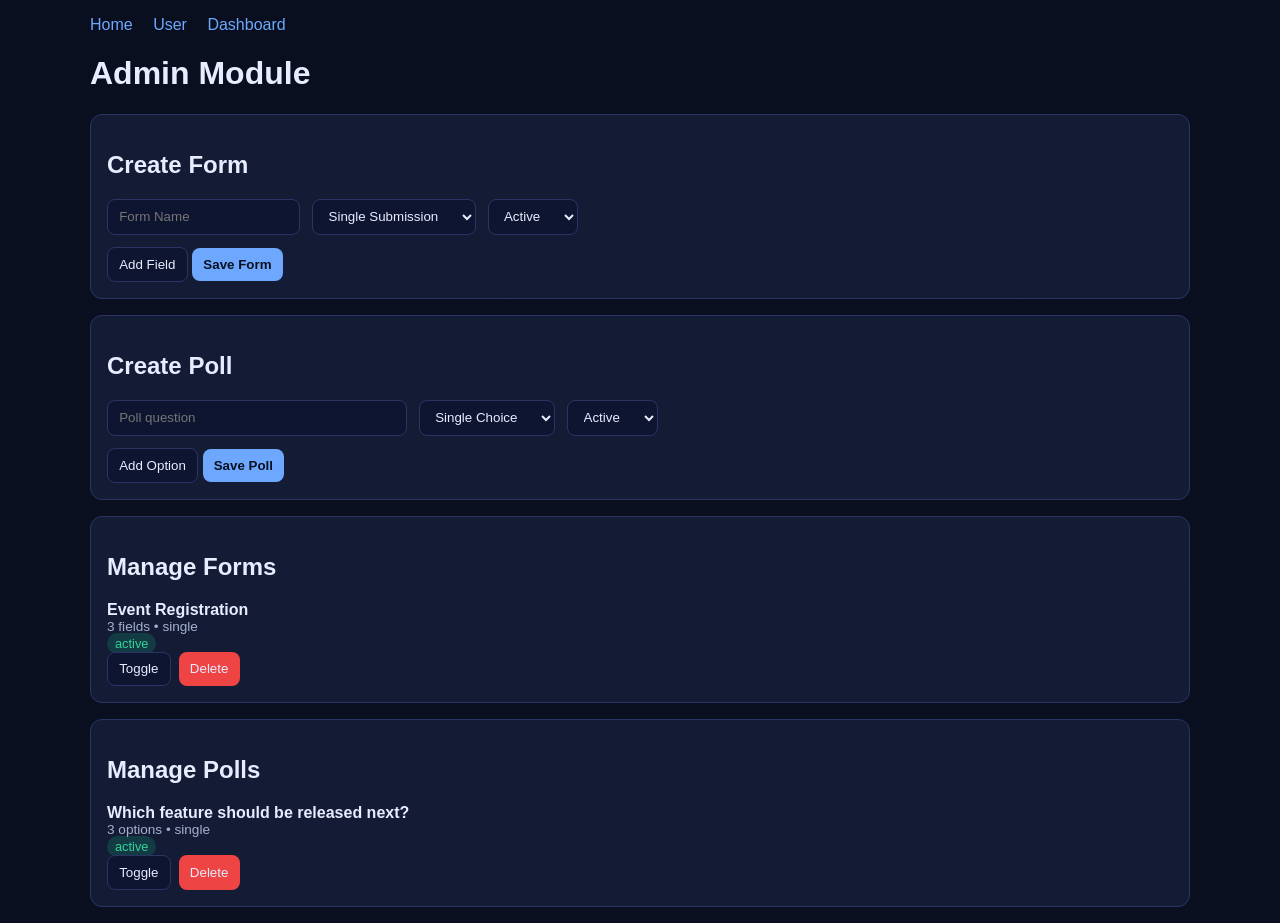
==== admin.html @ aa5d29b1 "Initial full vanilla HTML/CSS/JS scaffold for Smart Survey Forms & Polling Platform" ====
<!doctype html>
<html lang="en">
<head>
  <meta charset="UTF-8" />
  <meta name="viewport" content="width=device-width, initial-scale=1.0" />
  <title>Admin - Smart Survey</title>
  <link rel="stylesheet" href="css/main.css" />
  <link rel="stylesheet" href="css/admin.css" />
  <link rel="stylesheet" href="css/components.css" />
</head>
<body>
  <nav class="container nav">
    <a href="index.html">Home</a>
    <a href="user.html">User</a>
    <a href="dashboard.html">Dashboard</a>
  </nav>

  <main class="container">
    <h1>Admin Module</h1>

    <section class="card">
      <h2>Create Form</h2>
      <div id="form-builder"></div>
    </section>

    <section class="card">
      <h2>Create Poll</h2>
      <div id="poll-builder"></div>
    </section>

    <section class="card">
      <h2>Manage Forms</h2>
      <div id="admin-forms-list"></div>
    </section>

    <section class="card">
      <h2>Manage Polls</h2>
      <div id="admin-polls-list"></div>
    </section>
  </main>

  <script type="module" src="js/app.js"></script>
  <script type="module" src="js/modules/admin/formBuilder.js"></script>
  <script type="module" src="js/modules/admin/pollBuilder.js"></script>
  <script type="module" src="js/modules/admin/formList.js"></script>
  <script type="module" src="js/modules/admin/pollList.js"></script>
</body>
</html>
---- css/main.css ----
:root {
  --bg: #0b1020;
  --card: #141b34;
  --muted: #a3b0d0;
  --text: #e8ecff;
  --accent: #6ea8fe;
  --accent-2: #8b5cf6;
  --danger: #ef4444;
  --ok: #10b981;
  --border: #2a3566;
}

* { box-sizing: border-box; }
body {
  margin: 0;
  font-family: Arial, Helvetica, sans-serif;
  background: linear-gradient(180deg, #0a0f1f 0%, #0b1020 100%);
  color: var(--text);
}
.container { width: min(1100px, 92vw); margin: 1rem auto; }
.card {
  background: var(--card);
  border: 1px solid var(--border);
  border-radius: 12px;
  padding: 1rem;
  margin-bottom: 1rem;
}
.nav a {
  margin-right: 1rem;
  color: var(--accent);
  text-decoration: none;
}
.grid-3 { display: grid; grid-template-columns: repeat(3, 1fr); gap: 1rem; }
.link-card { text-decoration: none; color: inherit; display: block; }
.muted { color: var(--muted); }
.row { display: flex; gap: .75rem; margin-bottom: .75rem; flex-wrap: wrap; }
input, select, textarea, button {
  background: #0e1530;
  color: var(--text);
  border: 1px solid var(--border);
  border-radius: 8px;
  padding: .55rem .7rem;
}
button { cursor: pointer; }
.btn-primary { background: var(--accent); color: #091022; border: 0; font-weight: 700; }
.btn-danger { background: var(--danger); border: 0; }
.badge { padding: .2rem .5rem; border-radius: 999px; font-size: .8rem; }
.badge.active { background: rgba(16,185,129,.2); color: #34d399; }
.badge.inactive { background: rgba(239,68,68,.2); color: #f87171; }
@media (max-width: 900px) { .grid-3 { grid-template-columns: 1fr; } }
---- css/admin.css ----
.builder-grid { display: grid; grid-template-columns: 2fr 1fr 1fr 2fr auto; gap: .5rem; align-items: center; }
.field-row { margin-bottom: .5rem; }
---- css/components.css ----
.list-actions { display: flex; gap: .5rem; }
.small { font-size: .85rem; color: var(--muted); }
.sep { height: 1px; background: var(--border); margin: .7rem 0; }
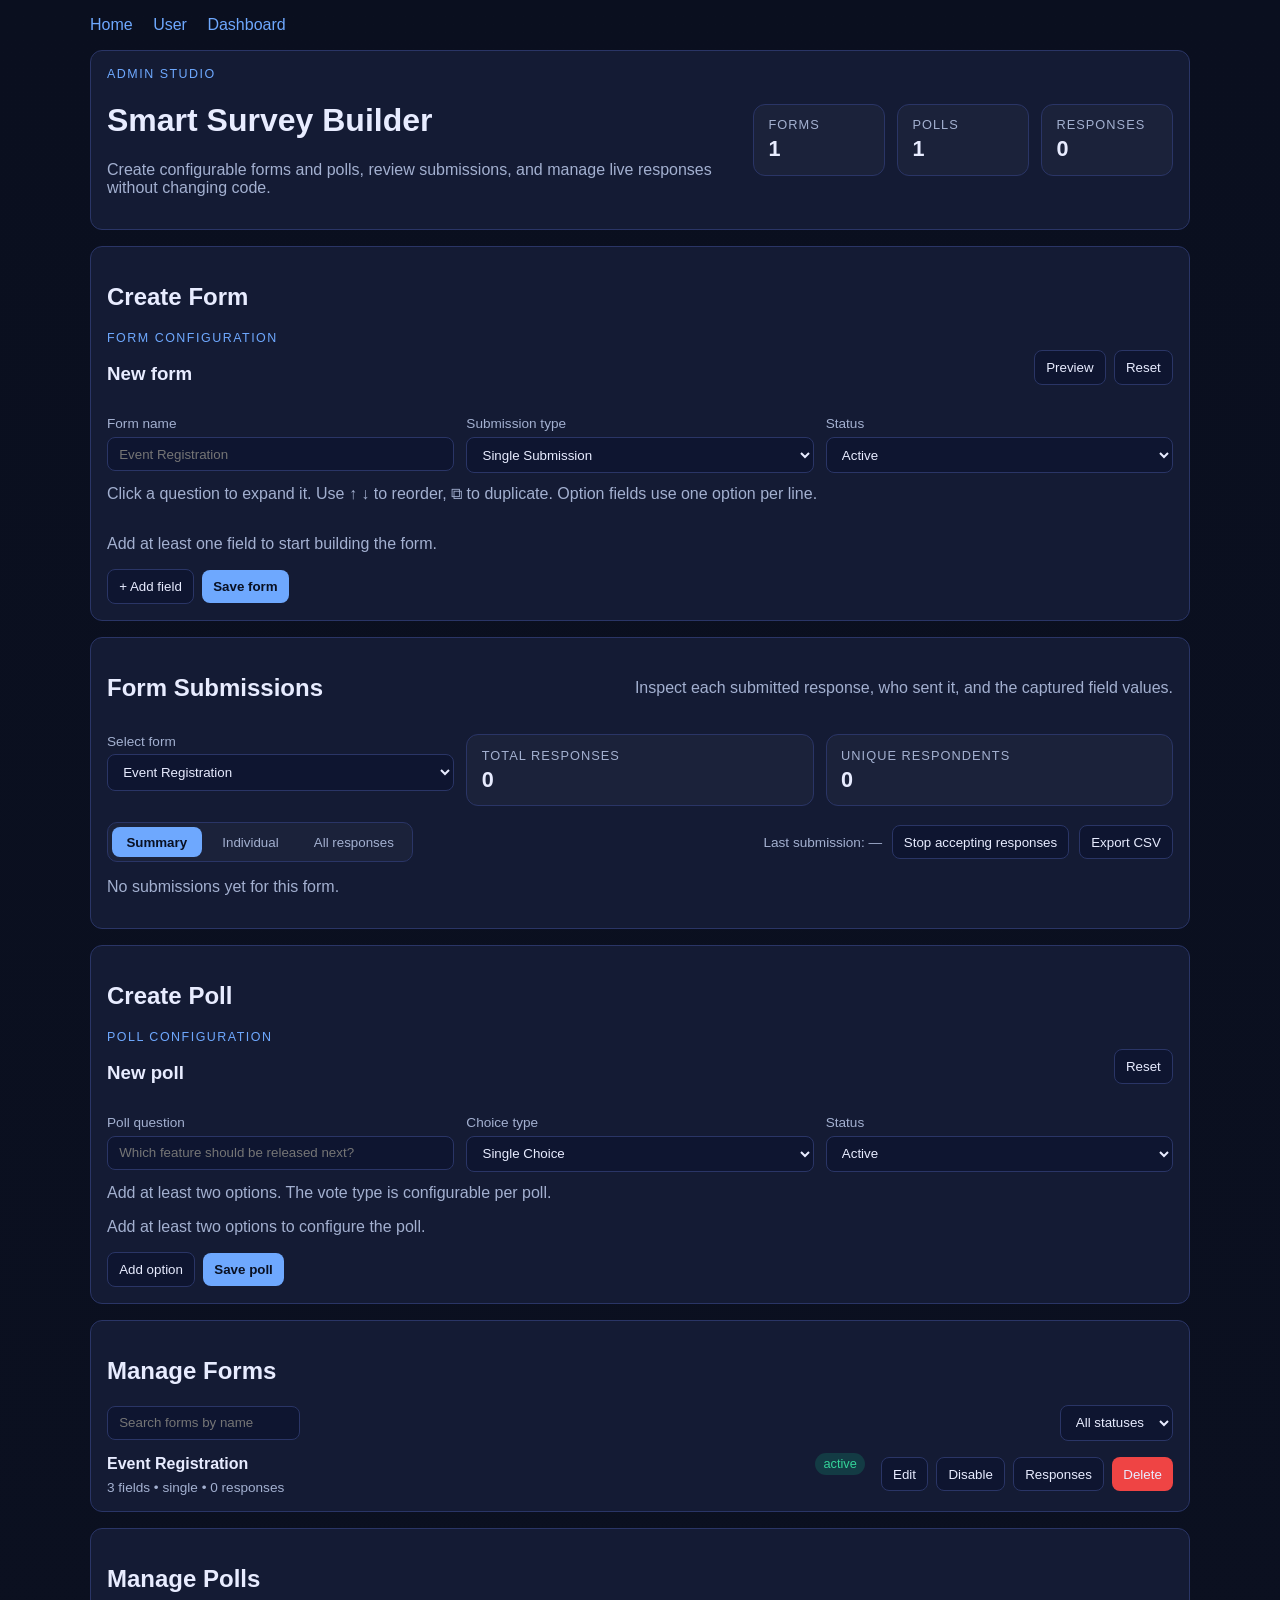
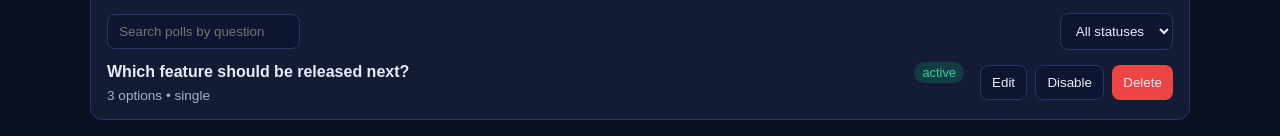
==== commit 90ca3ea7: "feat(admin): enhance form builder and responses management - Add accordion-style question editor wit" ====
--- a/admin.html
+++ b/admin.html
@@ -16,24 +16,43 @@
   </nav>
 
   <main class="container">
-    <h1>Admin Module</h1>
+    <div class="admin-hero card">
+      <div>
+        <p class="eyebrow">Admin Studio</p>
+        <h1>Smart Survey Builder</h1>
+        <p class="muted">Create configurable forms and polls, review submissions, and manage live responses without changing code.</p>
+      </div>
+      <div class="admin-hero-stats">
+        <div class="hero-stat"><span>Forms</span><strong id="hero-form-count">0</strong></div>
+        <div class="hero-stat"><span>Polls</span><strong id="hero-poll-count">0</strong></div>
+        <div class="hero-stat"><span>Responses</span><strong id="hero-response-count">0</strong></div>
+      </div>
+    </div>
 
-    <section class="card">
+    <section class="card admin-panel">
       <h2>Create Form</h2>
       <div id="form-builder"></div>
     </section>
 
-    <section class="card">
+    <section class="card admin-panel">
+      <div class="section-head">
+        <h2>Form Submissions</h2>
+        <p class="muted">Inspect each submitted response, who sent it, and the captured field values.</p>
+      </div>
+      <div id="form-responses-panel"></div>
+    </section>
+
+    <section class="card admin-panel">
       <h2>Create Poll</h2>
       <div id="poll-builder"></div>
     </section>
 
-    <section class="card">
+    <section class="card admin-panel">
       <h2>Manage Forms</h2>
       <div id="admin-forms-list"></div>
     </section>
 
-    <section class="card">
+    <section class="card admin-panel">
       <h2>Manage Polls</h2>
       <div id="admin-polls-list"></div>
     </section>
@@ -44,5 +63,7 @@
   <script type="module" src="js/modules/admin/pollBuilder.js"></script>
   <script type="module" src="js/modules/admin/formList.js"></script>
   <script type="module" src="js/modules/admin/pollList.js"></script>
+  <script type="module" src="js/modules/admin/formResponsesPanel.js"></script>
+  <script type="module" src="js/modules/admin/adminHero.js"></script>
 </body>
 </html>
--- a/css/admin.css
+++ b/css/admin.css
@@ -1,2 +1,94 @@
-.builder-grid { display: grid; grid-template-columns: 2fr 1fr 1fr 2fr auto; gap: .5rem; align-items: center; }
-.field-row { margin-bottom: .5rem; }
+.admin-hero { display: flex; justify-content: space-between; gap: 1rem; align-items: center; }
+.admin-hero-stats { display: grid; grid-template-columns: repeat(3, minmax(0, 1fr)); gap: .75rem; min-width: min(420px, 100%); }
+.hero-stat, .summary-pill { background: rgba(255,255,255,.03); border: 1px solid var(--border); border-radius: 12px; padding: .8rem .9rem; }
+.hero-stat span, .summary-pill span { display: block; color: var(--muted); font-size: .8rem; text-transform: uppercase; letter-spacing: .08em; margin-bottom: .25rem; }
+.hero-stat strong, .summary-pill strong { font-size: 1.35rem; }
+.eyebrow { margin: 0 0 .25rem; font-size: .78rem; letter-spacing: .12em; text-transform: uppercase; color: var(--accent); }
+.admin-panel { backdrop-filter: blur(6px); }
+.builder-toolbar, .field-editor-head, .response-card-head, .admin-list-title-row, .section-head, .admin-filter-row { display: flex; justify-content: space-between; gap: 1rem; align-items: center; }
+.builder-top-grid { display: grid; grid-template-columns: repeat(3, minmax(0, 1fr)); gap: .75rem; margin: .75rem 0; }
+.builder-field { display: flex; flex-direction: column; gap: .35rem; }
+.builder-field span { color: var(--muted); font-size: .85rem; }
+.builder-checkbox { flex-direction: row; align-items: center; margin-top: 1.35rem; }
+.builder-checkbox input { width: auto; }
+.builder-note { margin-top: 0; }
+.builder-footer, .builder-actions { display: flex; gap: .5rem; align-items: center; }
+.field-editor { margin-bottom: .75rem; }
+.field-editor-grid { display: grid; grid-template-columns: repeat(2, minmax(0, 1fr)); gap: .75rem; margin-top: .75rem; }
+.field-help { margin-top: .75rem; }
+.field-options.hidden { display: none; }
+.admin-list { display: grid; gap: .75rem; }
+.admin-list-item { display: flex; justify-content: space-between; gap: 1rem; align-items: center; }
+.admin-list-main { flex: 1; }
+.admin-list-title-row { margin-bottom: .35rem; }
+.admin-filter-row { margin-bottom: .75rem; }
+.responses-list { display: grid; gap: .75rem; margin-top: 1rem; }
+.response-card { background: rgba(255,255,255,.02); border: 1px solid var(--border); border-radius: 12px; padding: 1rem; }
+.response-answers { display: grid; grid-template-columns: repeat(2, minmax(0, 1fr)); gap: .75rem; margin-top: .85rem; }
+.response-answer { background: rgba(255,255,255,.03); border: 1px solid var(--border); border-radius: 10px; padding: .65rem .75rem; }
+.response-answer span { display: block; color: var(--muted); font-size: .8rem; margin-bottom: .2rem; }
+.small { font-size: .85rem; color: var(--muted); }
+.sep { height: 1px; background: var(--border); margin: .7rem 0; }
+@media (max-width: 900px) {
+	.grid-3, .builder-top-grid, .field-editor-grid, .response-answers, .admin-hero, .admin-list-item { grid-template-columns: 1fr; display: grid; }
+	.admin-hero-stats { min-width: 0; grid-template-columns: 1fr; width: 100%; }
+	.admin-list-item, .builder-toolbar, .response-card-head, .admin-filter-row { flex-direction: column; align-items: flex-start; }
+}
+
+/* ---- Google-Forms style builder enhancements ---- */
+.builder-body { display: grid; grid-template-columns: 1.4fr 1fr; gap: 1rem; align-items: start; }
+.builder-fields-col { min-width: 0; }
+.preview-pane.hidden { display: none; }
+.preview-pane { position: sticky; top: .5rem; }
+.preview-card { background: rgba(255,255,255,.03); border: 1px dashed var(--border); border-radius: 12px; padding: 1rem; }
+.preview-card h4 { margin: .1rem 0 .9rem; }
+.preview-field { margin-bottom: .9rem; }
+.preview-field label { display: block; margin-bottom: .3rem; font-weight: 600; }
+.preview-field input, .preview-field select, .preview-field textarea { width: 100%; opacity: .85; }
+.preview-choice { display: flex; align-items: center; gap: .4rem; margin: .25rem 0; font-size: .9rem; }
+.req-star { color: var(--danger); }
+
+.field-editor-head { cursor: pointer; }
+.field-summary { display: flex; align-items: center; gap: .65rem; }
+.field-type-badge {
+  display: inline-flex; align-items: center; justify-content: center;
+  min-width: 2.1rem; height: 2.1rem; padding: 0 .3rem;
+  border-radius: 8px; background: rgba(110,168,254,.15); color: var(--accent);
+  font-size: .85rem; font-weight: 700; flex-shrink: 0;
+}
+.field-editor-controls { display: flex; gap: .35rem; align-items: center; }
+.field-editor-controls button { padding: .35rem .55rem; }
+.field-editor.collapsed { padding-bottom: .75rem; }
+.field-editor-body.hidden { display: none; }
+.field-editor-body { margin-top: .85rem; }
+
+/* ---- Responses panel ---- */
+.responses-toolbar { display: flex; justify-content: space-between; align-items: center; gap: 1rem; margin: 1rem 0; flex-wrap: wrap; }
+.responses-toolbar-actions { display: flex; align-items: center; gap: .6rem; flex-wrap: wrap; }
+.tabs { display: flex; gap: .4rem; background: rgba(255,255,255,.03); border: 1px solid var(--border); border-radius: 10px; padding: .25rem; }
+.tab-btn { background: transparent; border: 0; border-radius: 8px; padding: .45rem .9rem; color: var(--muted); }
+.tab-btn.active { background: var(--accent); color: #091022; font-weight: 700; }
+
+.summary-fields { display: grid; gap: .85rem; }
+.summary-field-card { background: rgba(255,255,255,.02); border: 1px solid var(--border); border-radius: 12px; padding: 1rem; }
+.summary-field-head { display: flex; justify-content: space-between; align-items: center; margin-bottom: .75rem; }
+.bar-row { display: grid; grid-template-columns: 140px 1fr 90px; align-items: center; gap: .6rem; margin-bottom: .5rem; }
+.bar-track { background: rgba(255,255,255,.06); border-radius: 999px; height: 10px; overflow: hidden; }
+.bar-fill { background: var(--accent); height: 100%; border-radius: 999px; }
+.bar-value { text-align: right; font-size: .85rem; color: var(--muted); }
+.text-answers { display: grid; gap: .4rem; max-height: 260px; overflow-y: auto; }
+.text-answer-row { display: flex; justify-content: space-between; gap: 1rem; background: rgba(255,255,255,.03); border-radius: 8px; padding: .45rem .65rem; }
+
+.individual-pager { display: flex; justify-content: center; align-items: center; gap: 1rem; margin-bottom: .85rem; }
+
+.table-wrap { overflow-x: auto; }
+.responses-table { width: 100%; border-collapse: collapse; font-size: .9rem; }
+.responses-table th, .responses-table td { text-align: left; padding: .55rem .7rem; border-bottom: 1px solid var(--border); white-space: nowrap; }
+.responses-table thead th { color: var(--muted); text-transform: uppercase; font-size: .75rem; letter-spacing: .06em; }
+.responses-table tbody tr:hover { background: rgba(255,255,255,.03); }
+
+@media (max-width: 900px) {
+  .builder-body { grid-template-columns: 1fr; }
+  .bar-row { grid-template-columns: 100px 1fr 70px; }
+  .responses-toolbar { flex-direction: column; align-items: flex-start; }
+}
